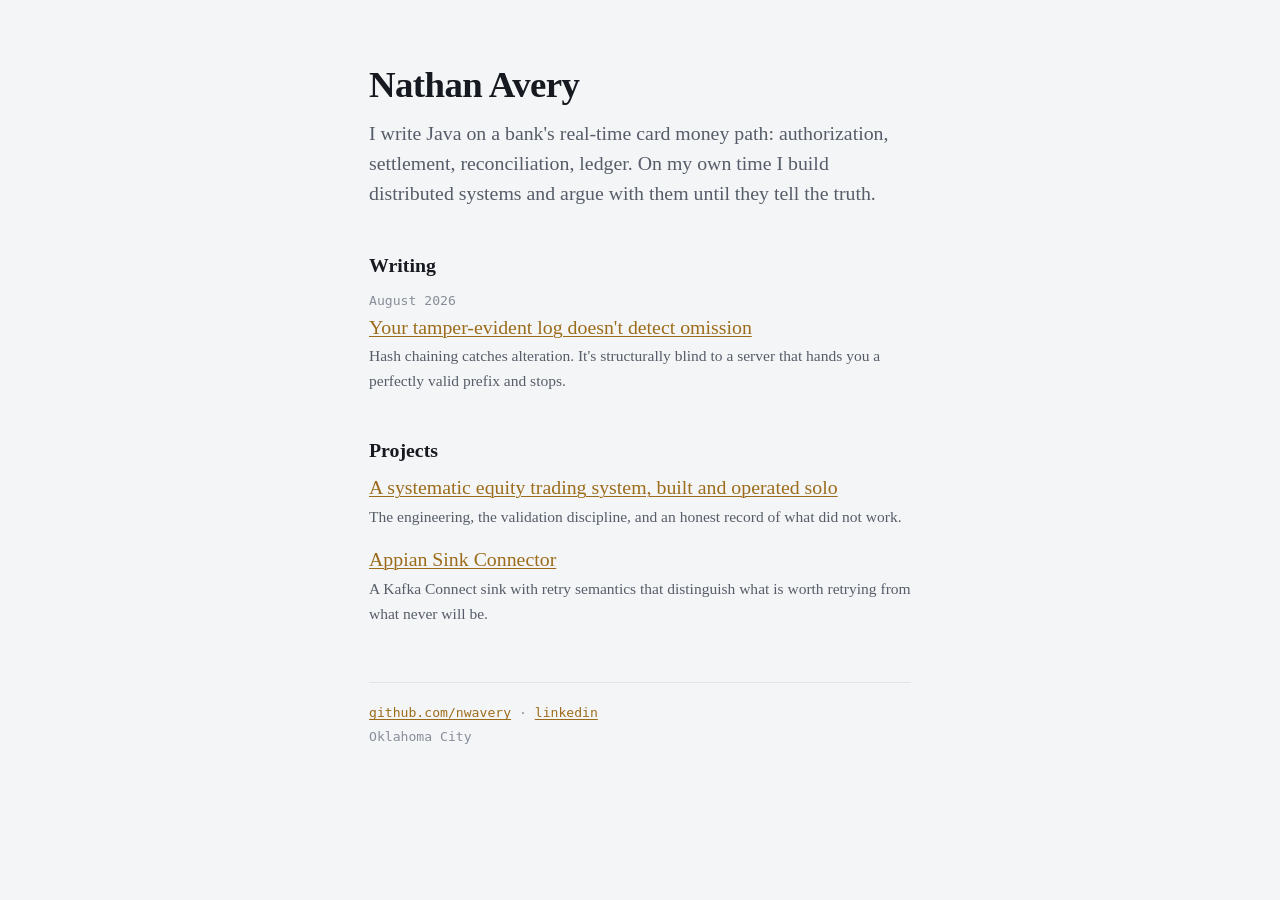
==== index.html @ a90bedb3 "Personal site and first post Static site matching the design tokens already used on the quant-tradin" ====
<!doctype html>
<html lang="en">
<head>
<meta charset="utf-8">
<meta name="viewport" content="width=device-width, initial-scale=1">
<title>Nathan Avery</title>
<meta name="description" content="Backend engineer working on card authorization, settlement and reconciliation. Writing about distributed systems and verifiable logs.">
<link rel="stylesheet" href="style.css">
</head>
<body>
<div class="wrap">

  <h1>Nathan Avery</h1>
  <p class="lede">
    I write Java on a bank's real-time card money path: authorization, settlement,
    reconciliation, ledger. On my own time I build distributed systems and argue with them
    until they tell the truth.
  </p>

  <h2>Writing</h2>
  <ul class="entries">
    <li>
      <span class="d">August 2026</span>
      <a class="t" href="writing/tamper-evident-omission/index.html">Your tamper-evident log doesn't detect omission</a>
      <span class="s">Hash chaining catches alteration. It's structurally blind to a server that
        hands you a perfectly valid prefix and stops.</span>
    </li>
  </ul>

  <h2>Projects</h2>
  <ul class="entries">
    <li>
      <a class="t" href="https://nwavery.github.io/quant-trading-system/">A systematic equity trading system, built and operated solo</a>
      <span class="s">The engineering, the validation discipline, and an honest record of what
        did not work.</span>
    </li>
    <li>
      <a class="t" href="https://github.com/nwavery/Appian-Sink-Connector">Appian Sink Connector</a>
      <span class="s">A Kafka Connect sink with retry semantics that distinguish what is worth
        retrying from what never will be.</span>
    </li>
  </ul>

  <footer>
    <a href="https://github.com/nwavery">github.com/nwavery</a> ·
    <a href="https://www.linkedin.com/in/nathan-avery-009697283">linkedin</a><br>
    Oklahoma City
  </footer>

</div>
</body>
</html>
---- style.css ----
:root {
  --ground: #F4F5F7;
  --surface: #FFFFFF;
  --ink: #16191F;
  --muted: #565D68;
  --faint: #878E99;
  --line: #E1E4E9;
  --line-strong: #CDD2DA;
  --accent: #9C6C1B;
  --accent-soft: rgba(156, 108, 27, 0.11);
  --pos: #2F6F4F;
  --neg: #9C4436;

  --serif: Charter, "Bitstream Charter", "Iowan Old Style", "Palatino Linotype", Palatino, Georgia, serif;
  --sans: -apple-system, BlinkMacSystemFont, "Segoe UI", system-ui, "Helvetica Neue", Arial, sans-serif;
  --mono: ui-monospace, "SF Mono", "JetBrains Mono", "Roboto Mono", Menlo, Consolas, monospace;

  --measure: 64ch;
  --step--1: 0.82rem;
  --step-0: 1.06rem;
  --step-1: 1.24rem;
  --step-2: 1.62rem;
  --step-3: 2.3rem;
}

@media (prefers-color-scheme: dark) {
  :root:not([data-theme="light"]) {
    --ground: #0E1115;
    --surface: #14181E;
    --ink: #E5E8ED;
    --muted: #9BA2AD;
    --faint: #6C7480;
    --line: #242A32;
    --line-strong: #333B45;
    --accent: #D6A44A;
    --accent-soft: rgba(214, 164, 74, 0.13);
    --pos: #5FB088;
    --neg: #D07A6B;
  }
}

:root[data-theme="dark"] {
  --ground: #0E1115;
  --surface: #14181E;
  --ink: #E5E8ED;
  --muted: #9BA2AD;
  --faint: #6C7480;
  --line: #242A32;
  --line-strong: #333B45;
  --accent: #D6A44A;
  --accent-soft: rgba(214, 164, 74, 0.13);
  --pos: #5FB088;
  --neg: #D07A6B;
}

* { box-sizing: border-box; }

body {
  background: var(--ground);
  color: var(--ink);
  font-family: var(--serif);
  font-size: var(--step-0);
  line-height: 1.62;
  margin: 0;
  padding: 64px 22px 96px;
  -webkit-font-smoothing: antialiased;
}

.wrap { max-width: var(--measure); margin: 0 auto; }

a { color: var(--accent); text-decoration-thickness: 1px; text-underline-offset: 2px; }
a:focus-visible { outline: 2px solid var(--accent); outline-offset: 3px; }

h1 {
  font-size: var(--step-3);
  line-height: 1.12;
  letter-spacing: -0.015em;
  margin: 0 0 14px;
  text-wrap: balance;
}

h2 {
  font-size: var(--step-1);
  line-height: 1.3;
  margin: 44px 0 12px;
  text-wrap: balance;
}

p { margin: 0 0 16px; }

.eyebrow {
  font-family: var(--mono);
  font-size: var(--step--1);
  letter-spacing: 0.13em;
  text-transform: uppercase;
  color: var(--faint);
  margin: 0 0 12px;
}

.lede { font-size: var(--step-1); line-height: 1.5; color: var(--muted); margin-bottom: 32px; }

hr { border: 0; border-top: 1px solid var(--line); margin: 44px 0; }

/* index listing */
.entries { list-style: none; padding: 0; margin: 0; display: flex; flex-direction: column; gap: 18px; }
.entries li { display: flex; flex-direction: column; gap: 3px; }
.entries .t { font-size: var(--step-1); line-height: 1.3; }
.entries .d { font-family: var(--mono); font-size: var(--step--1); color: var(--faint); }
.entries .s { color: var(--muted); font-size: 0.97rem; }

/* post */
.meta { font-family: var(--mono); font-size: var(--step--1); color: var(--faint); margin: 0 0 34px; }
.back { font-family: var(--mono); font-size: var(--step--1); display: inline-block; margin-bottom: 30px; }

blockquote {
  margin: 0 0 16px;
  padding: 2px 0 2px 18px;
  border-left: 2px solid var(--accent);
  color: var(--muted);
}

pre {
  font-family: var(--mono);
  font-size: 0.86rem;
  line-height: 1.7;
  background: var(--surface);
  border: 1px solid var(--line);
  padding: 14px 16px;
  overflow-x: auto;
  margin: 0 0 16px;
}
code { font-family: var(--mono); font-size: 0.88em; }
p code { background: var(--accent-soft); padding: 1px 4px; }

footer {
  margin-top: 56px;
  padding-top: 18px;
  border-top: 1px solid var(--line);
  font-family: var(--mono);
  font-size: var(--step--1);
  color: var(--faint);
  line-height: 1.8;
}
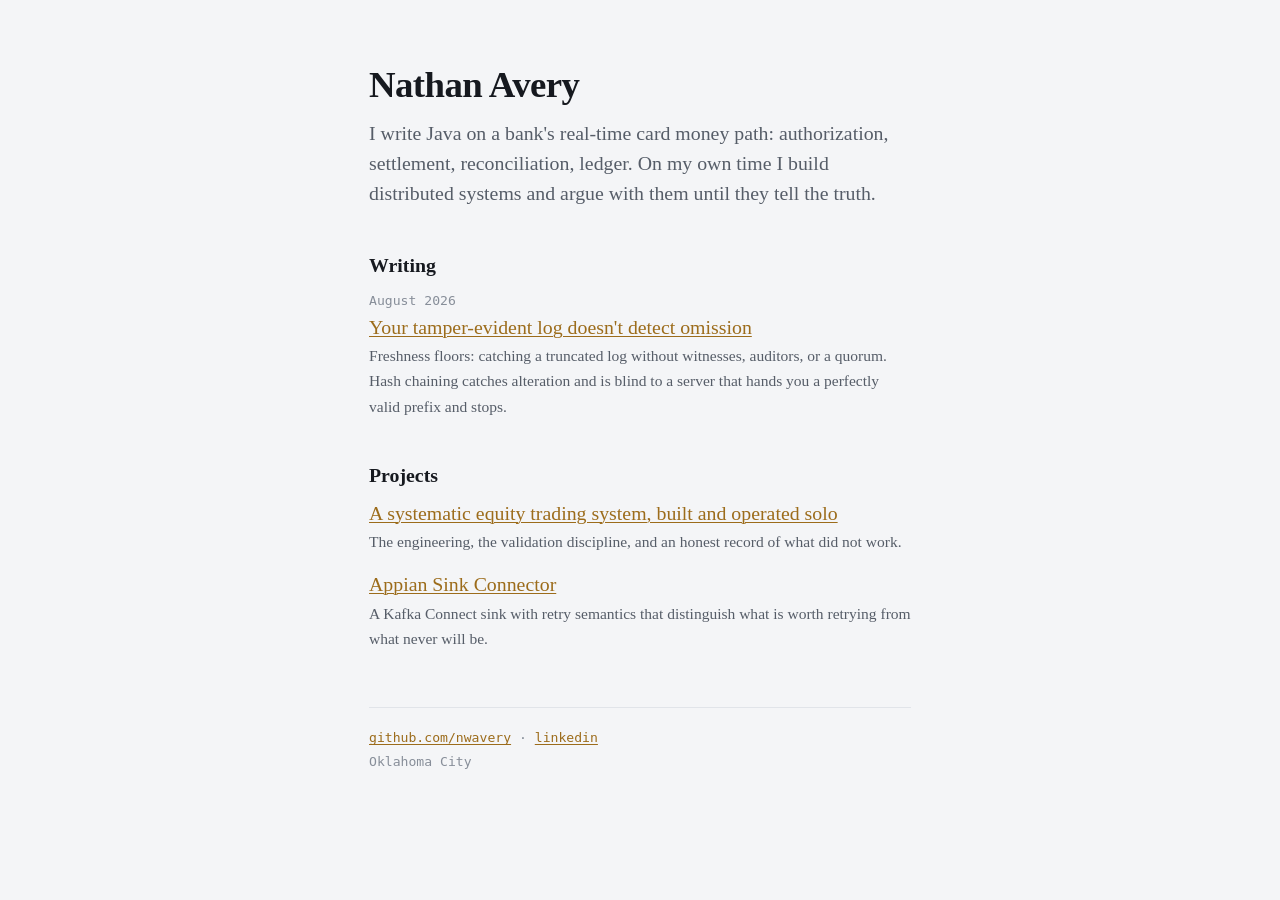
==== commit 81907efa: "Put the name in the deck, not the headline The name needs to be above the fold so it travels with th" ====
--- a/index.html
+++ b/index.html
@@ -22,8 +22,9 @@
     <li>
       <span class="d">August 2026</span>
       <a class="t" href="writing/tamper-evident-omission/index.html">Your tamper-evident log doesn't detect omission</a>
-      <span class="s">Hash chaining catches alteration. It's structurally blind to a server that
-        hands you a perfectly valid prefix and stops.</span>
+      <span class="s">Freshness floors: catching a truncated log without witnesses, auditors, or a
+        quorum. Hash chaining catches alteration and is blind to a server that hands you a
+        perfectly valid prefix and stops.</span>
     </li>
   </ul>
 
--- a/style.css
+++ b/style.css
@@ -141,3 +141,11 @@
   color: var(--faint);
   line-height: 1.8;
 }
+
+.deck {
+  font-size: var(--step-1);
+  line-height: 1.42;
+  color: var(--muted);
+  margin: 0 0 14px;
+  text-wrap: balance;
+}
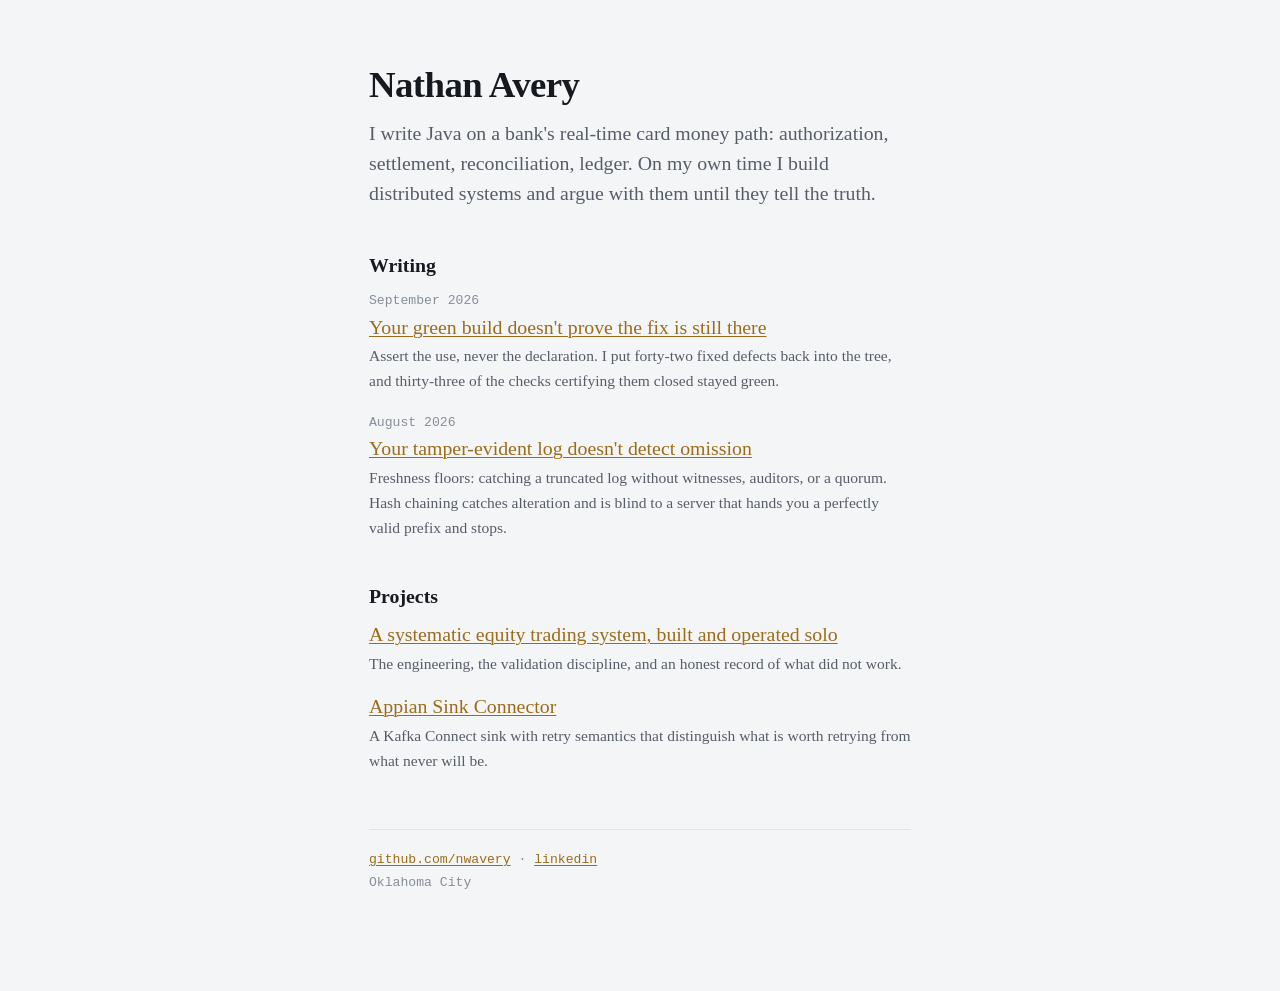
==== commit a54550cc: "Add: Your green build doesn't prove the fix is still there Second piece. Reintroduced 42 fixed defec" ====
--- a/index.html
+++ b/index.html
@@ -19,6 +19,12 @@
 
   <h2>Writing</h2>
   <ul class="entries">
+    <li>
+      <span class="d">September 2026</span>
+      <a class="t" href="writing/checks-that-dont-check/index.html">Your green build doesn't prove the fix is still there</a>
+      <span class="s">Assert the use, never the declaration. I put forty-two fixed defects back into
+        the tree, and thirty-three of the checks certifying them closed stayed green.</span>
+    </li>
     <li>
       <span class="d">August 2026</span>
       <a class="t" href="writing/tamper-evident-omission/index.html">Your tamper-evident log doesn't detect omission</a>
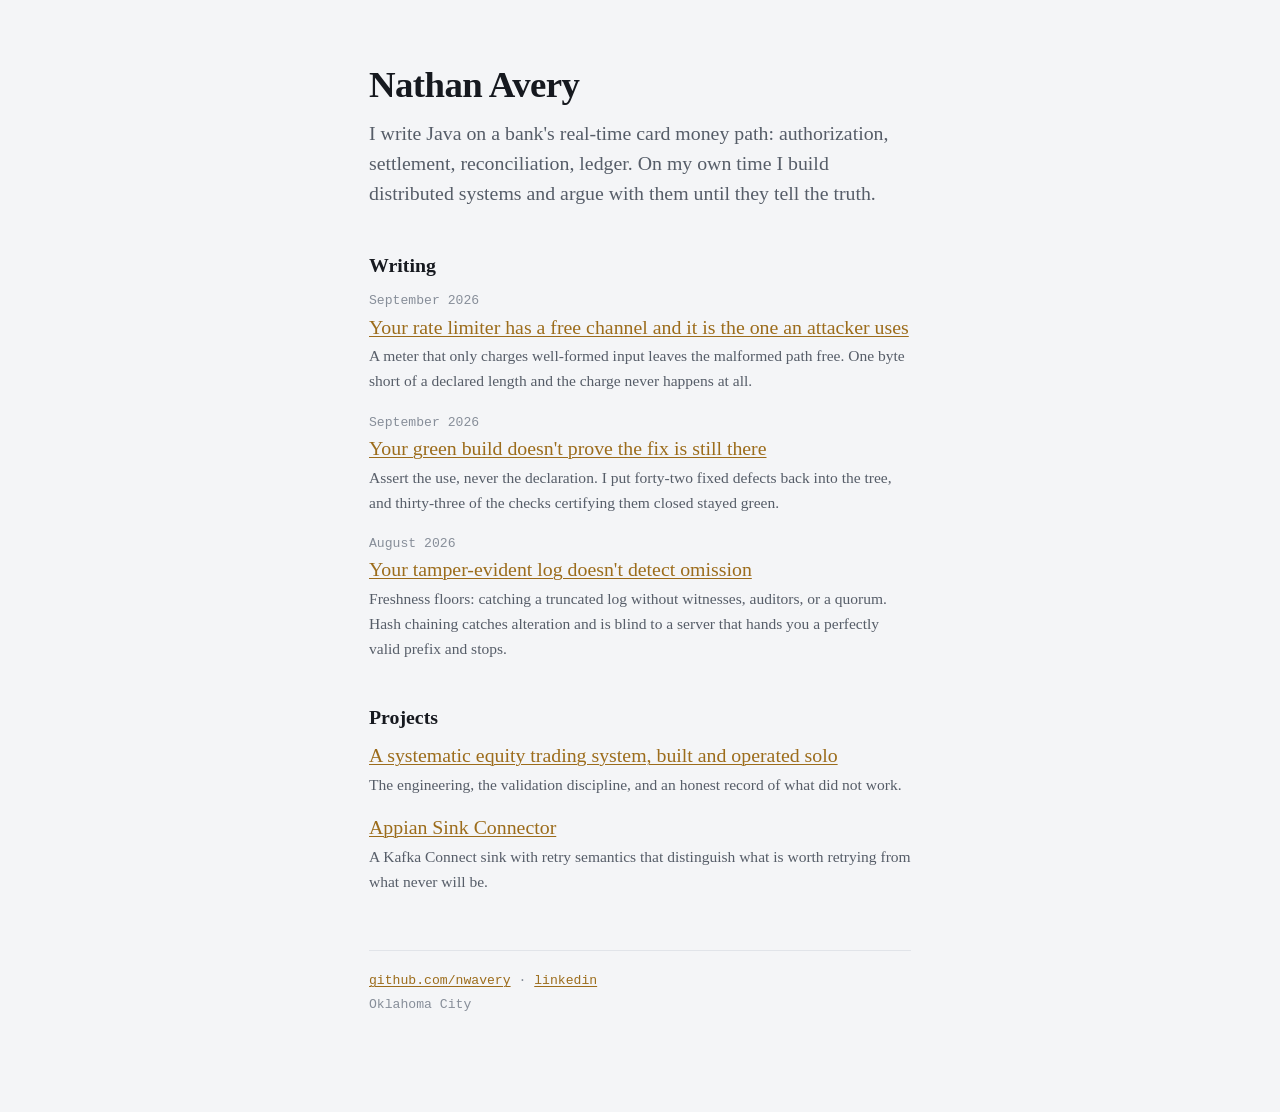
==== commit 1de8b5ad: "Add: Your rate limiter has a free channel and it is the one an attacker uses Third piece. A control-" ====
--- a/index.html
+++ b/index.html
@@ -19,6 +19,12 @@
 
   <h2>Writing</h2>
   <ul class="entries">
+    <li>
+      <span class="d">September 2026</span>
+      <a class="t" href="writing/charge-the-frame/index.html">Your rate limiter has a free channel and it is the one an attacker uses</a>
+      <span class="s">A meter that only charges well-formed input leaves the malformed path free. One byte short
+        of a declared length and the charge never happens at all.</span>
+    </li>
     <li>
       <span class="d">September 2026</span>
       <a class="t" href="writing/checks-that-dont-check/index.html">Your green build doesn't prove the fix is still there</a>
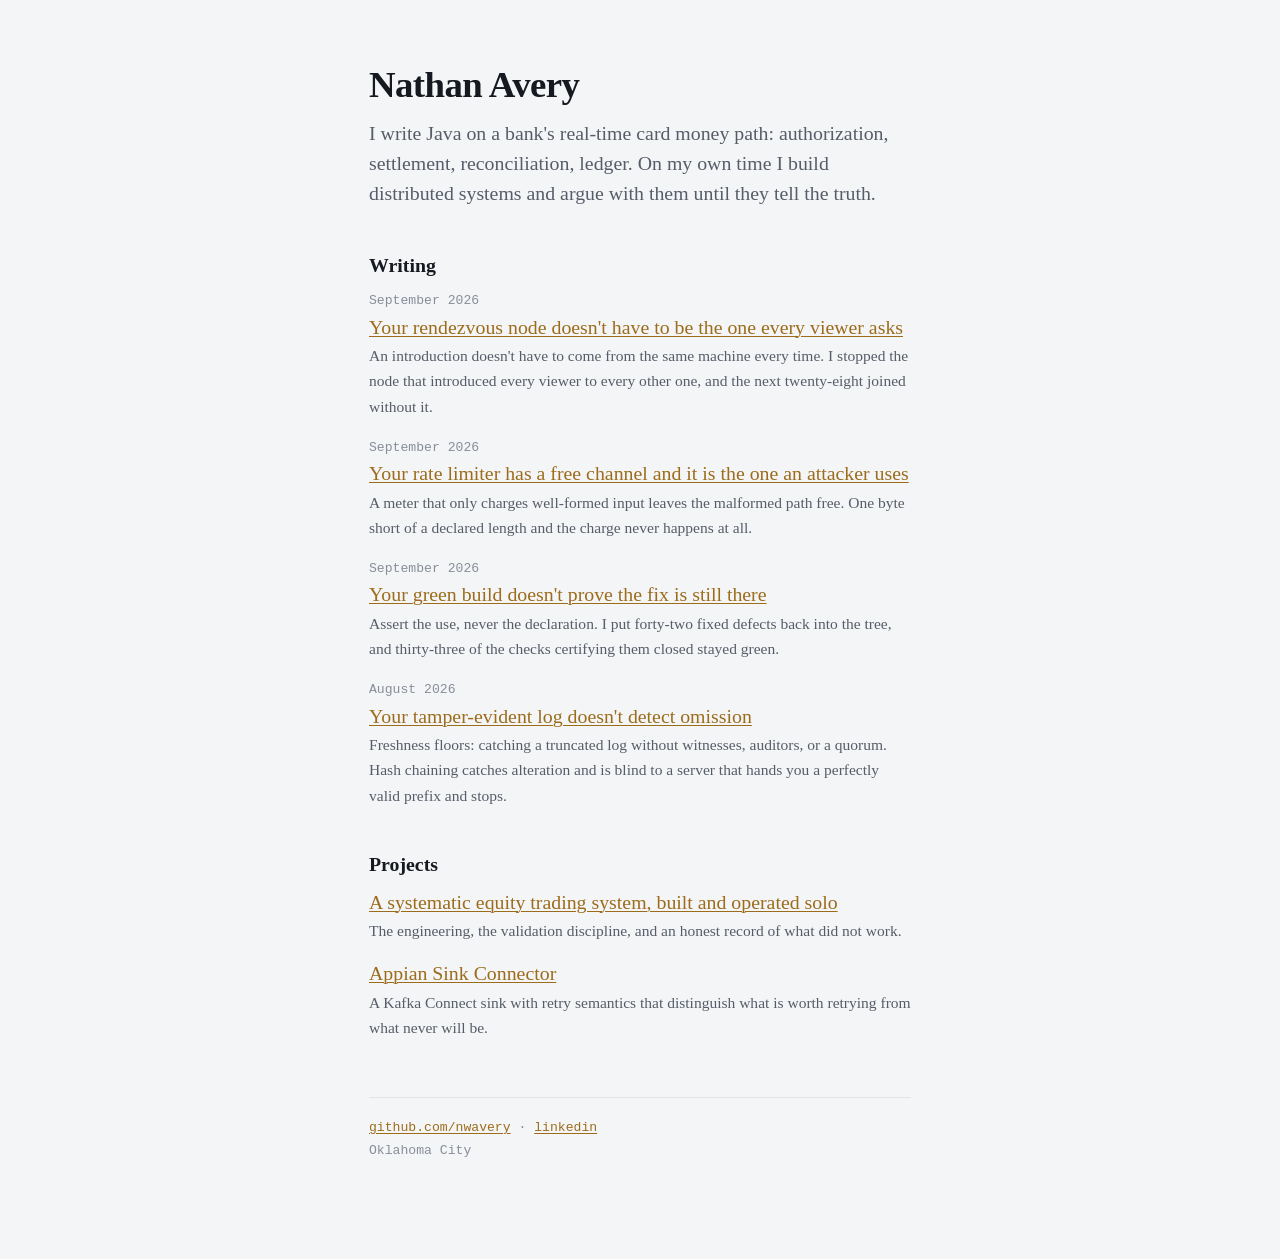
==== commit 561647b1: "Add fourth post: rendezvous node self-healing, with the live-scaling visual" ====
--- a/index.html
+++ b/index.html
@@ -5,6 +5,9 @@
 <meta name="viewport" content="width=device-width, initial-scale=1">
 <title>Nathan Avery</title>
 <meta name="description" content="Backend engineer working on card authorization, settlement and reconciliation. Writing about distributed systems and verifiable logs.">
+<link rel="icon" href="favicon.svg" type="image/svg+xml">
+<link rel="icon" href="favicon-32.png" sizes="32x32" type="image/png">
+<link rel="apple-touch-icon" href="apple-touch-icon.png">
 <link rel="stylesheet" href="style.css">
 </head>
 <body>
@@ -19,6 +22,12 @@
 
   <h2>Writing</h2>
   <ul class="entries">
+    <li>
+      <span class="d">September 2026</span>
+      <a class="t" href="writing/swarm-outlives-the-node/index.html">Your rendezvous node doesn't have to be the one every viewer asks</a>
+      <span class="s">An introduction doesn't have to come from the same machine every time. I stopped the
+        node that introduced every viewer to every other one, and the next twenty-eight joined without it.</span>
+    </li>
     <li>
       <span class="d">September 2026</span>
       <a class="t" href="writing/charge-the-frame/index.html">Your rate limiter has a free channel and it is the one an attacker uses</a>
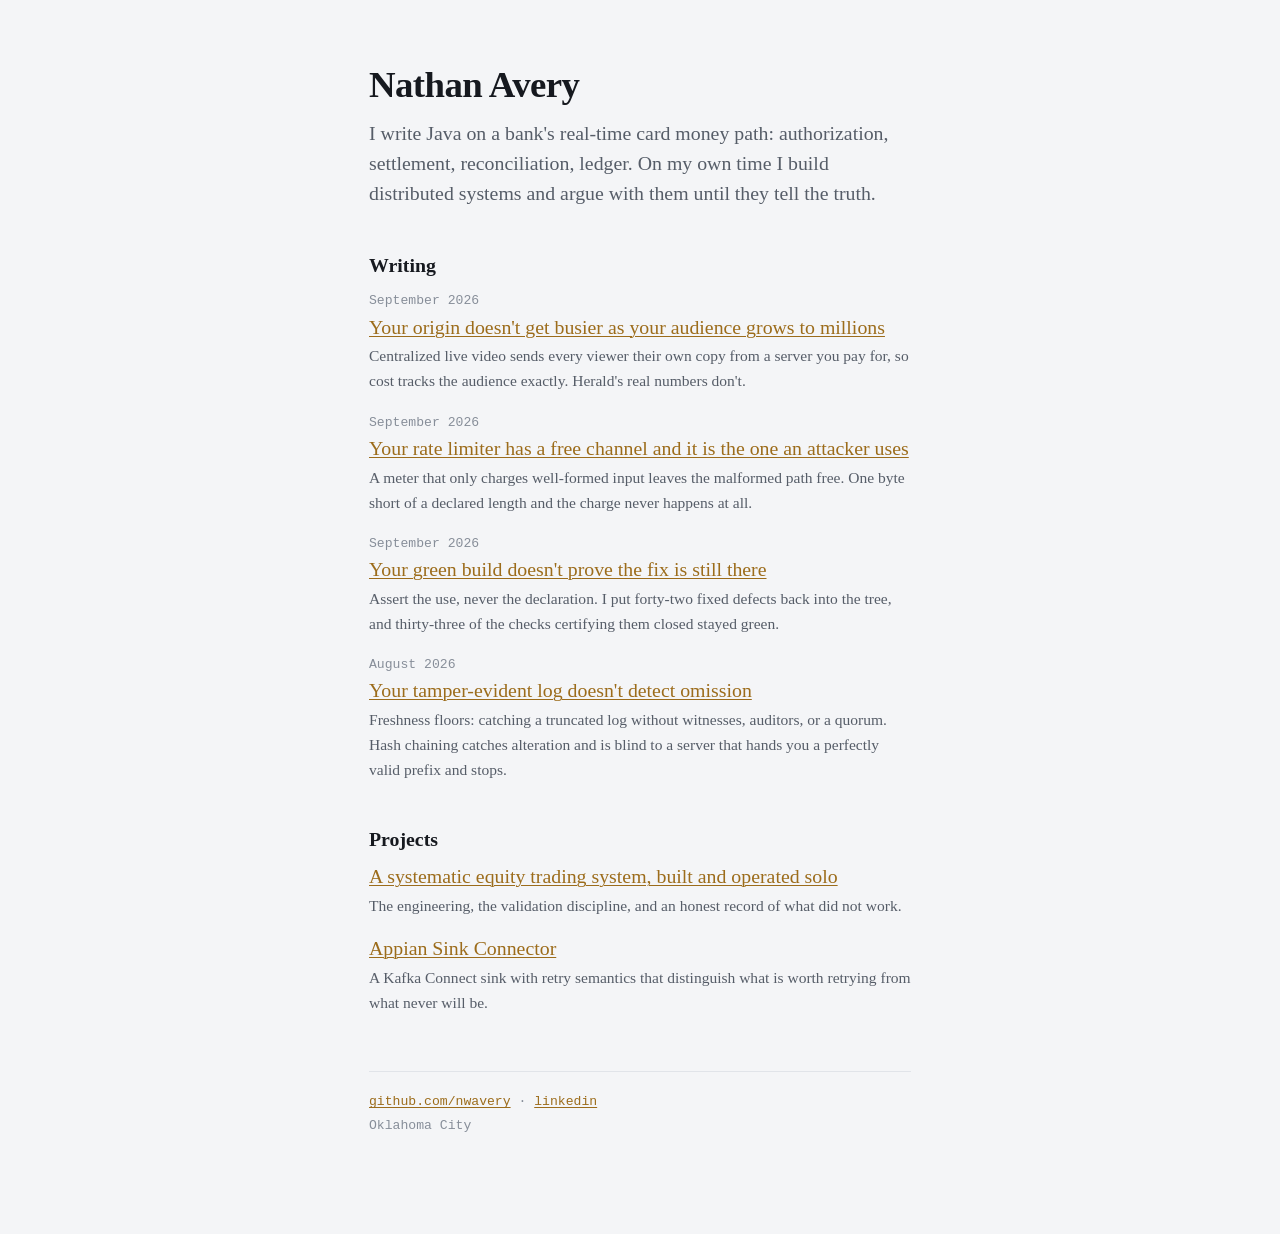
==== commit 2d176100: "Reframe fourth post around the millions-scale payoff, not the node-shutdown story" ====
--- a/index.html
+++ b/index.html
@@ -24,9 +24,9 @@
   <ul class="entries">
     <li>
       <span class="d">September 2026</span>
-      <a class="t" href="writing/swarm-outlives-the-node/index.html">Your rendezvous node doesn't have to be the one every viewer asks</a>
-      <span class="s">An introduction doesn't have to come from the same machine every time. I stopped the
-        node that introduced every viewer to every other one, and the next twenty-eight joined without it.</span>
+      <a class="t" href="writing/the-origin-that-doesnt-grow/index.html">Your origin doesn't get busier as your audience grows to millions</a>
+      <span class="s">Centralized live video sends every viewer their own copy from a server you pay for,
+        so cost tracks the audience exactly. Herald's real numbers don't.</span>
     </li>
     <li>
       <span class="d">September 2026</span>
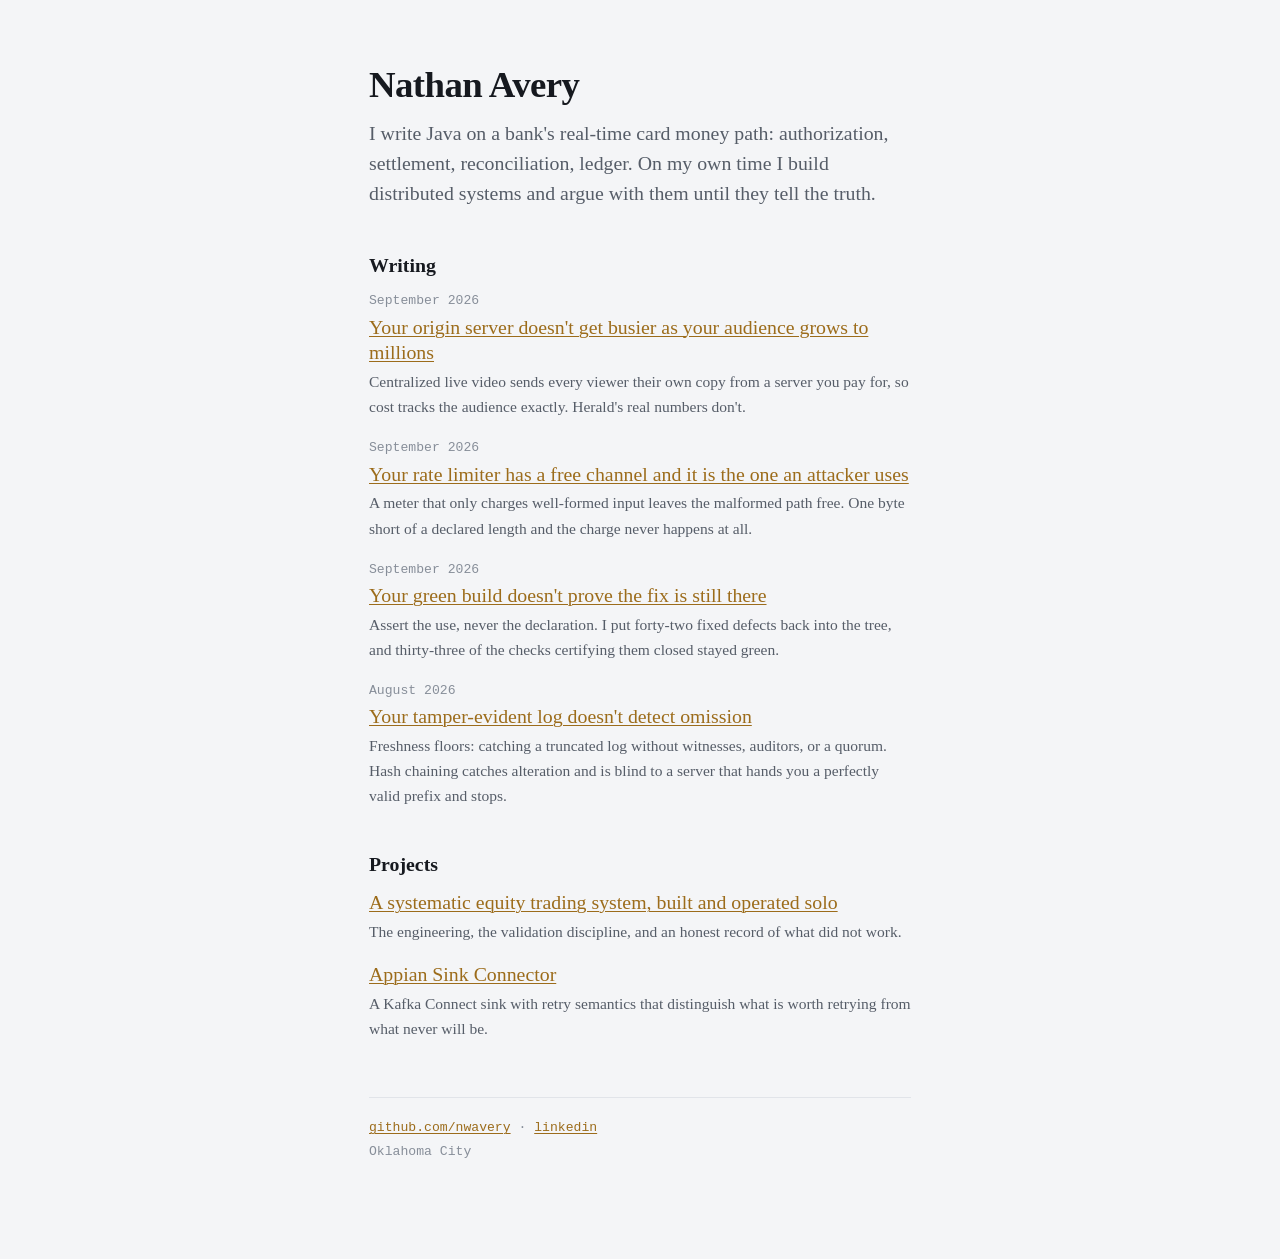
==== commit c4234093: "Anchor 'origin server' on first mention before shortening to 'origin'" ====
--- a/index.html
+++ b/index.html
@@ -24,7 +24,7 @@
   <ul class="entries">
     <li>
       <span class="d">September 2026</span>
-      <a class="t" href="writing/the-origin-that-doesnt-grow/index.html">Your origin doesn't get busier as your audience grows to millions</a>
+      <a class="t" href="writing/the-origin-that-doesnt-grow/index.html">Your origin server doesn't get busier as your audience grows to millions</a>
       <span class="s">Centralized live video sends every viewer their own copy from a server you pay for,
         so cost tracks the audience exactly. Herald's real numbers don't.</span>
     </li>
